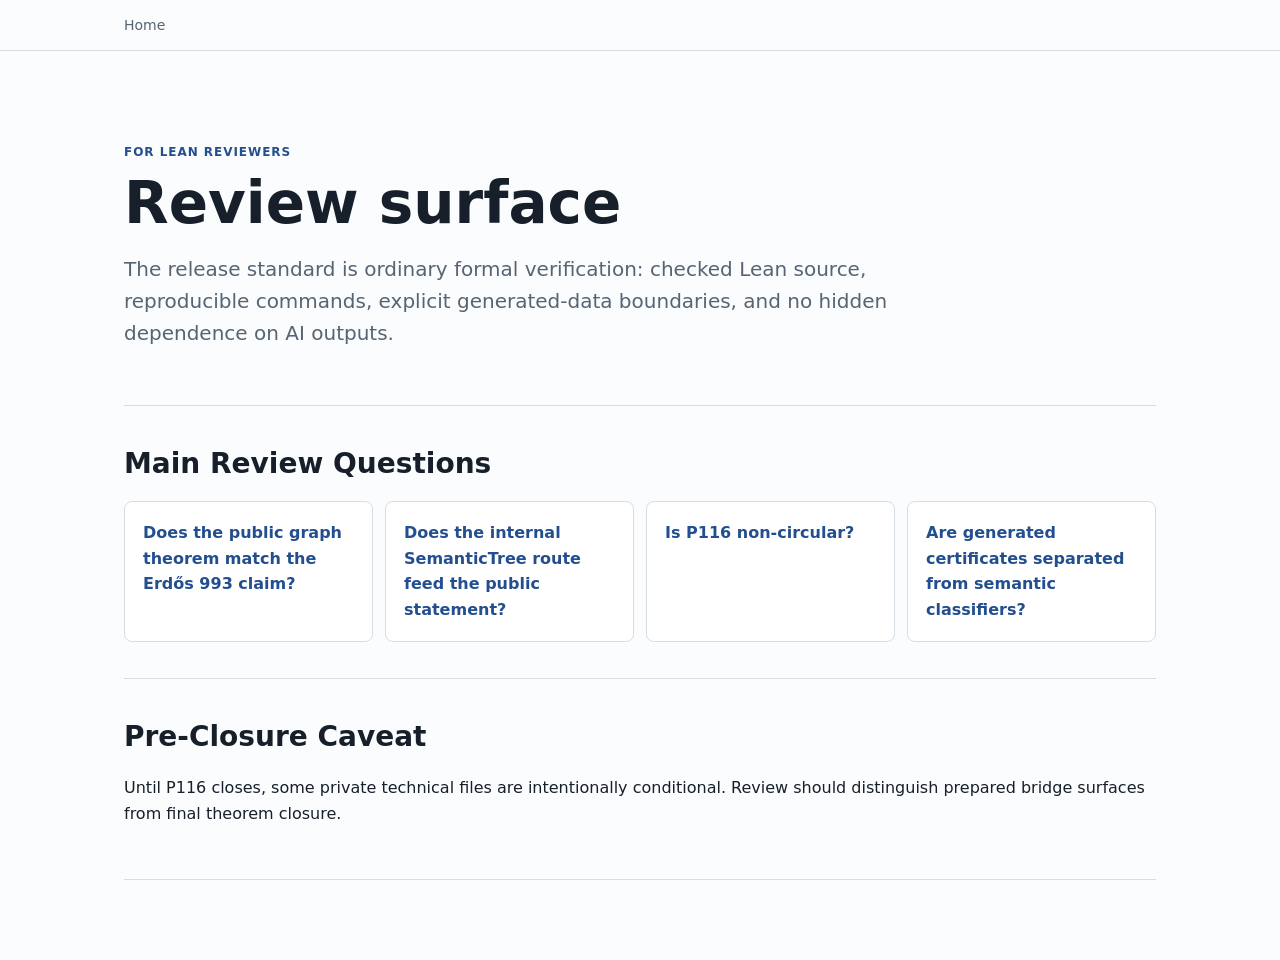
==== docs/for-lean-reviewers.html @ 171ff4d8 "Create Erdos 993 public landing page" ====
<!doctype html>
<html lang="en">
<head>
  <meta charset="utf-8">
  <meta name="viewport" content="width=device-width, initial-scale=1">
  <title>For Lean Reviewers | Erdos 993</title>
  <link rel="stylesheet" href="../styles.css">
</head>
<body>
  <header class="site-header"><nav><a href="../">Home</a></nav></header>
  <main>
    <section class="hero">
      <p class="eyebrow">For Lean reviewers</p>
      <h1>Review surface</h1>
      <p class="lede">
        The release standard is ordinary formal verification: checked Lean
        source, reproducible commands, explicit generated-data boundaries, and
        no hidden dependence on AI outputs.
      </p>
    </section>
    <section>
      <h2>Main Review Questions</h2>
      <div class="cards">
        <a>Does the public graph theorem match the Erdős 993 claim?</a>
        <a>Does the internal SemanticTree route feed the public statement?</a>
        <a>Is P116 non-circular?</a>
        <a>Are generated certificates separated from semantic classifiers?</a>
      </div>
    </section>
    <section>
      <h2>Pre-Closure Caveat</h2>
      <p>
        Until P116 closes, some private technical files are intentionally
        conditional. Review should distinguish prepared bridge surfaces from
        final theorem closure.
      </p>
    </section>
  </main>
</body>
</html>
---- styles.css ----
:root {
  color-scheme: light;
  --ink: #17202a;
  --muted: #566573;
  --line: #d7dde5;
  --paper: #fbfcfd;
  --band: #eef3f8;
  --blue: #244f8f;
  --green: #2f7d4c;
}

* {
  box-sizing: border-box;
}

body {
  margin: 0;
  font-family: Inter, ui-sans-serif, system-ui, -apple-system, BlinkMacSystemFont, "Segoe UI", sans-serif;
  color: var(--ink);
  background: var(--paper);
  line-height: 1.6;
}

a {
  color: var(--blue);
}

.site-header {
  position: sticky;
  top: 0;
  z-index: 10;
  border-bottom: 1px solid var(--line);
  background: rgba(251, 252, 253, 0.94);
  backdrop-filter: blur(12px);
}

nav {
  max-width: 1080px;
  margin: 0 auto;
  display: flex;
  gap: 20px;
  padding: 14px 24px;
  overflow-x: auto;
}

nav a {
  color: var(--muted);
  text-decoration: none;
  font-size: 14px;
  white-space: nowrap;
}

nav a:hover {
  color: var(--blue);
}

main {
  max-width: 1080px;
  margin: 0 auto;
  padding: 48px 24px 80px;
}

section {
  padding: 36px 0;
  border-bottom: 1px solid var(--line);
}

.hero {
  padding-top: 44px;
}

.eyebrow {
  margin: 0 0 10px;
  color: var(--blue);
  font-weight: 700;
  text-transform: uppercase;
  letter-spacing: 0.08em;
  font-size: 12px;
}

h1 {
  margin: 0;
  font-size: 58px;
  line-height: 1.05;
  letter-spacing: 0;
}

h2 {
  margin: 0 0 14px;
  font-size: 28px;
  letter-spacing: 0;
}

h3 {
  margin: 0 0 8px;
  font-size: 18px;
}

.lede {
  max-width: 780px;
  color: var(--muted);
  font-size: 20px;
}

.cta-row {
  display: flex;
  flex-wrap: wrap;
  gap: 12px;
  margin-top: 26px;
}

.button {
  display: inline-flex;
  align-items: center;
  min-height: 42px;
  border: 1px solid var(--line);
  border-radius: 8px;
  padding: 9px 14px;
  background: white;
  color: var(--blue);
  text-decoration: none;
  font-weight: 700;
}

.button.primary {
  border-color: var(--blue);
  background: var(--blue);
  color: white;
}

.status-grid,
.split {
  display: grid;
  grid-template-columns: repeat(3, minmax(0, 1fr));
  gap: 14px;
  margin-top: 34px;
}

.split {
  grid-template-columns: repeat(2, minmax(0, 1fr));
}

.status-grid div,
.split div,
.cards a {
  border: 1px solid var(--line);
  border-radius: 8px;
  background: white;
  padding: 18px;
}

.label {
  display: block;
  color: var(--muted);
  font-size: 13px;
  margin-bottom: 6px;
}

pre {
  overflow-x: auto;
  border: 1px solid var(--line);
  border-radius: 8px;
  padding: 18px;
  background: #101820;
  color: #f6f8fa;
}

code {
  font-family: ui-monospace, SFMono-Regular, Menlo, Consolas, monospace;
  font-size: 14px;
}

.mermaid {
  border: 1px solid var(--line);
  border-radius: 8px;
  background: white;
  padding: 18px;
  overflow-x: auto;
}

.cards {
  display: grid;
  grid-template-columns: repeat(auto-fit, minmax(220px, 1fr));
  gap: 12px;
}

.cards a {
  color: var(--blue);
  text-decoration: none;
  font-weight: 700;
}

@media (max-width: 720px) {
  h1 {
    font-size: 42px;
  }

  .status-grid,
  .split {
    grid-template-columns: 1fr;
  }
}
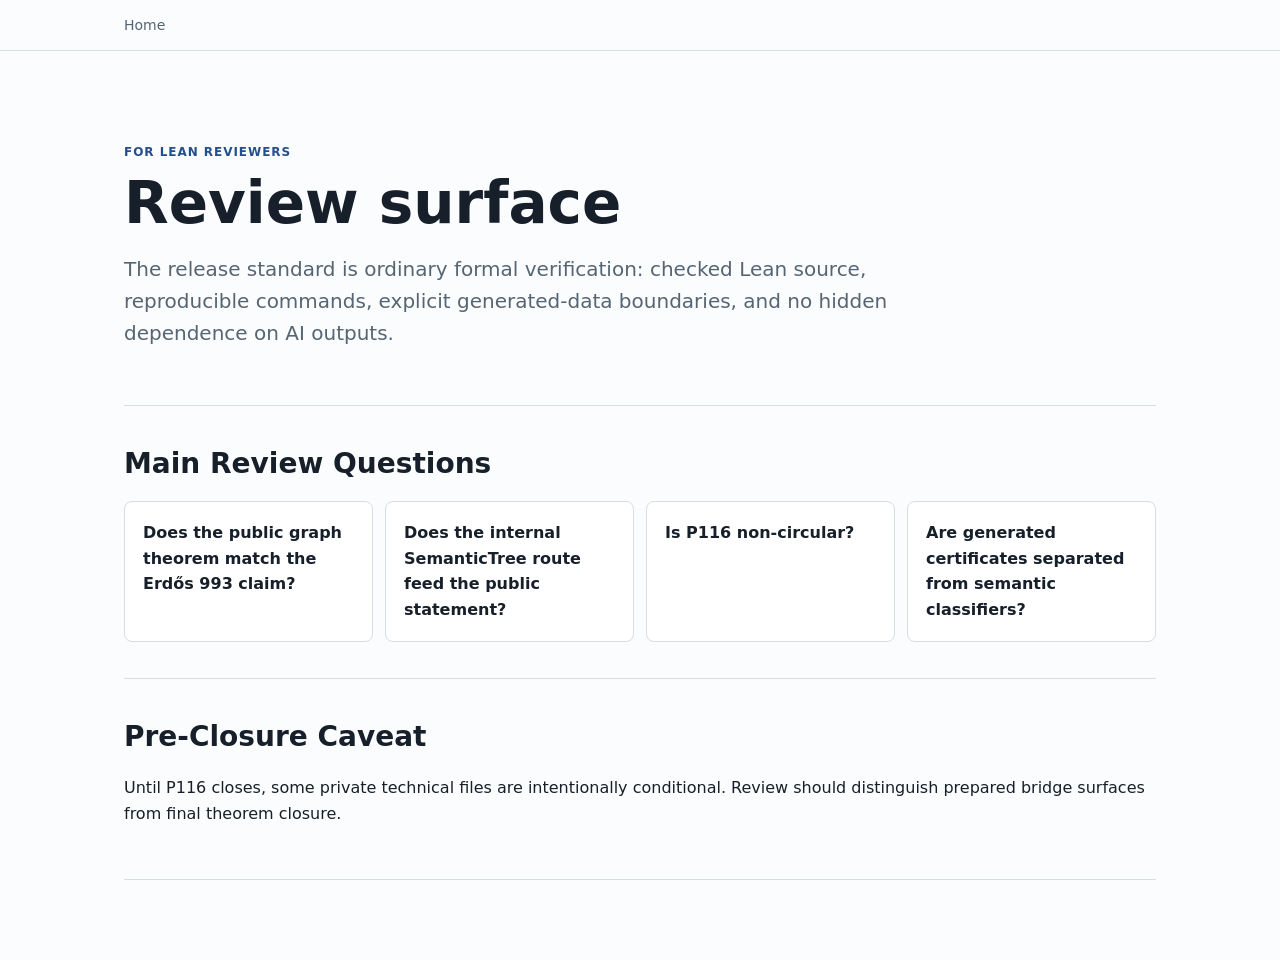
==== commit a61c22d4: "Polish public landing page" ====
--- a/docs/for-lean-reviewers.html
+++ b/docs/for-lean-reviewers.html
@@ -3,7 +3,7 @@
 <head>
   <meta charset="utf-8">
   <meta name="viewport" content="width=device-width, initial-scale=1">
-  <title>For Lean Reviewers | Erdos 993</title>
+  <title>For Lean Reviewers | Erdős 993</title>
   <link rel="stylesheet" href="../styles.css">
 </head>
 <body>
@@ -21,10 +21,10 @@
     <section>
       <h2>Main Review Questions</h2>
       <div class="cards">
-        <a>Does the public graph theorem match the Erdős 993 claim?</a>
-        <a>Does the internal SemanticTree route feed the public statement?</a>
-        <a>Is P116 non-circular?</a>
-        <a>Are generated certificates separated from semantic classifiers?</a>
+        <div class="panel">Does the public graph theorem match the Erdős 993 claim?</div>
+        <div class="panel">Does the internal SemanticTree route feed the public statement?</div>
+        <div class="panel">Is P116 non-circular?</div>
+        <div class="panel">Are generated certificates separated from semantic classifiers?</div>
       </div>
     </section>
     <section>
@@ -38,4 +38,3 @@
   </main>
 </body>
 </html>
-
--- a/styles.css
+++ b/styles.css
@@ -7,6 +7,7 @@
   --band: #eef3f8;
   --blue: #244f8f;
   --green: #2f7d4c;
+  --amber: #8a5a00;
 }
 
 * {
@@ -102,6 +103,21 @@
   font-size: 20px;
 }
 
+.truth-note {
+  max-width: 820px;
+  margin: 22px 0 0;
+  border-left: 4px solid var(--amber);
+  padding: 10px 0 10px 16px;
+  color: #3e4650;
+  background: linear-gradient(90deg, rgba(138, 90, 0, 0.08), transparent);
+}
+
+.meta-line {
+  margin-top: 14px;
+  color: var(--muted);
+  font-size: 14px;
+}
+
 .cta-row {
   display: flex;
   flex-wrap: wrap;
@@ -129,20 +145,30 @@
 }
 
 .status-grid,
-.split {
+.split,
+.two-column {
   display: grid;
-  grid-template-columns: repeat(3, minmax(0, 1fr));
   gap: 14px;
   margin-top: 34px;
 }
 
+.status-grid {
+  grid-template-columns: repeat(4, minmax(0, 1fr));
+}
+
 .split {
   grid-template-columns: repeat(2, minmax(0, 1fr));
 }
 
+.two-column {
+  grid-template-columns: repeat(2, minmax(0, 1fr));
+}
+
 .status-grid div,
 .split div,
-.cards a {
+.two-column div,
+.cards a,
+.panel {
   border: 1px solid var(--line);
   border-radius: 8px;
   background: white;
@@ -154,6 +180,15 @@
   color: var(--muted);
   font-size: 13px;
   margin-bottom: 6px;
+}
+
+.compact-list {
+  margin: 0;
+  padding-left: 20px;
+}
+
+.compact-list li + li {
+  margin-top: 6px;
 }
 
 pre {
@@ -184,10 +219,15 @@
   gap: 12px;
 }
 
-.cards a {
+.cards a,
+.panel {
   color: var(--blue);
   text-decoration: none;
   font-weight: 700;
+}
+
+.panel {
+  color: var(--ink);
 }
 
 @media (max-width: 720px) {
@@ -196,7 +236,8 @@
   }
 
   .status-grid,
-  .split {
+  .split,
+  .two-column {
     grid-template-columns: 1fr;
   }
 }
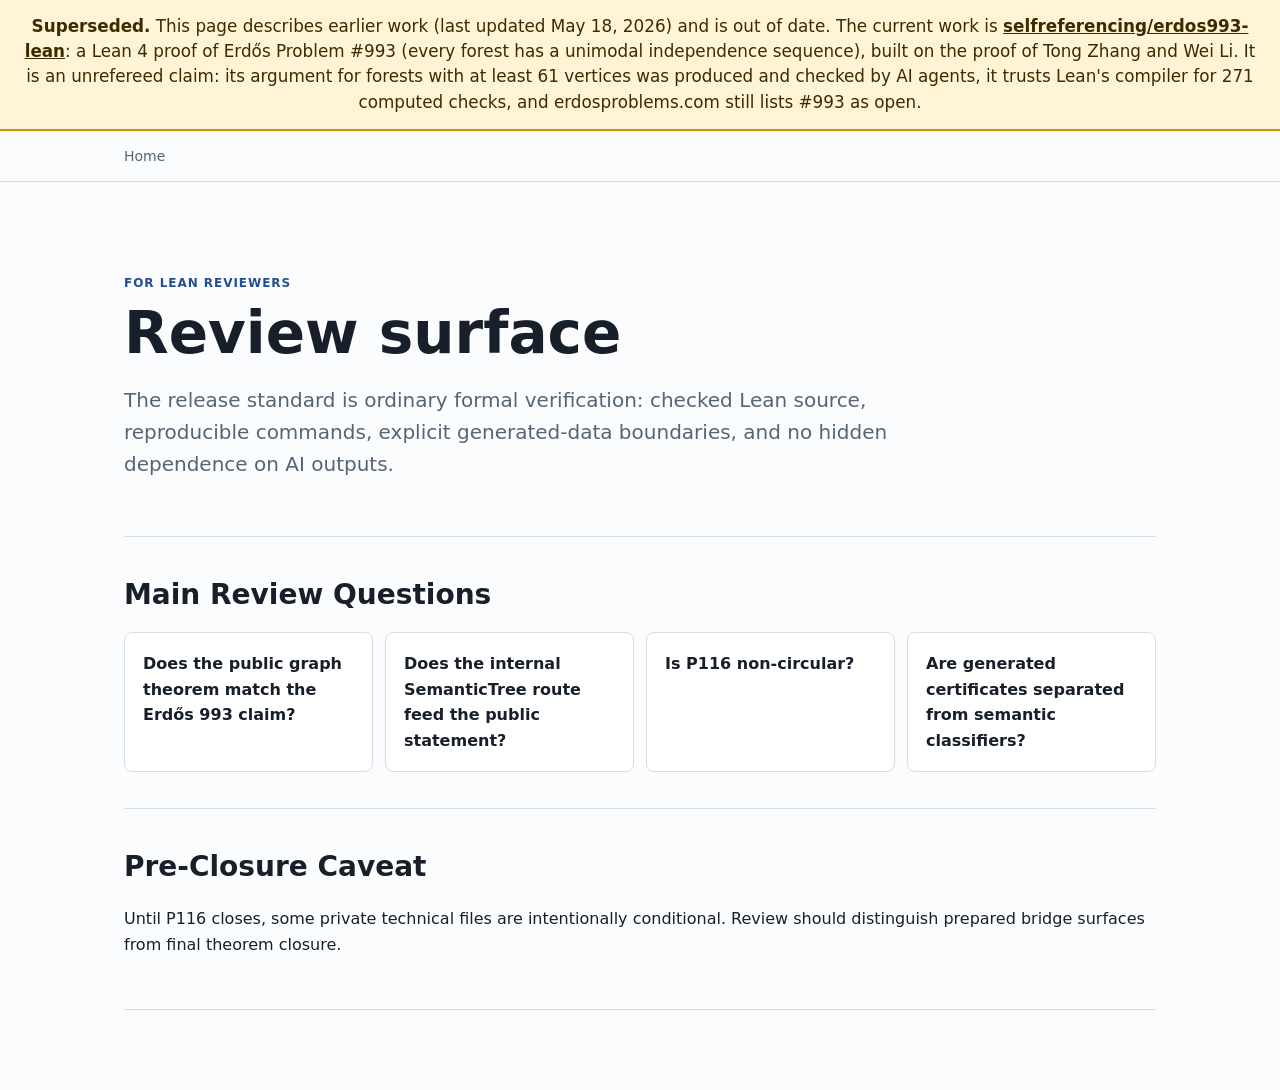
==== commit a77d387b: "Superseded banner on every docs page and the blueprint; the banner now says the proof is an unrefere" ====
--- a/docs/for-lean-reviewers.html
+++ b/docs/for-lean-reviewers.html
@@ -7,6 +7,13 @@
   <link rel="stylesheet" href="../styles.css">
 </head>
 <body>
+  <div class="superseded-banner" role="note" style="background:#fff4d6;color:#3b2c00;border-bottom:2px solid #c9960c;padding:14px 20px;font-size:1.05rem;line-height:1.5;text-align:center;">
+    <strong>Superseded.</strong> This page describes earlier work (last updated May 18, 2026) and is out of date. The current work is
+    <a href="https://github.com/selfreferencing/erdos993-lean" style="color:inherit;font-weight:600;text-decoration:underline;">selfreferencing/erdos993-lean</a>:
+    a Lean 4 proof of Erdős Problem #993 (every forest has a unimodal independence sequence), built on the proof of Tong Zhang and Wei Li.
+    It is an unrefereed claim: its argument for forests with at least 61 vertices was produced and checked by AI agents, it trusts Lean's compiler for 271 computed checks, and erdosproblems.com still lists #993 as open.
+  </div>
+
   <header class="site-header"><nav><a href="../">Home</a></nav></header>
   <main>
     <section class="hero">
